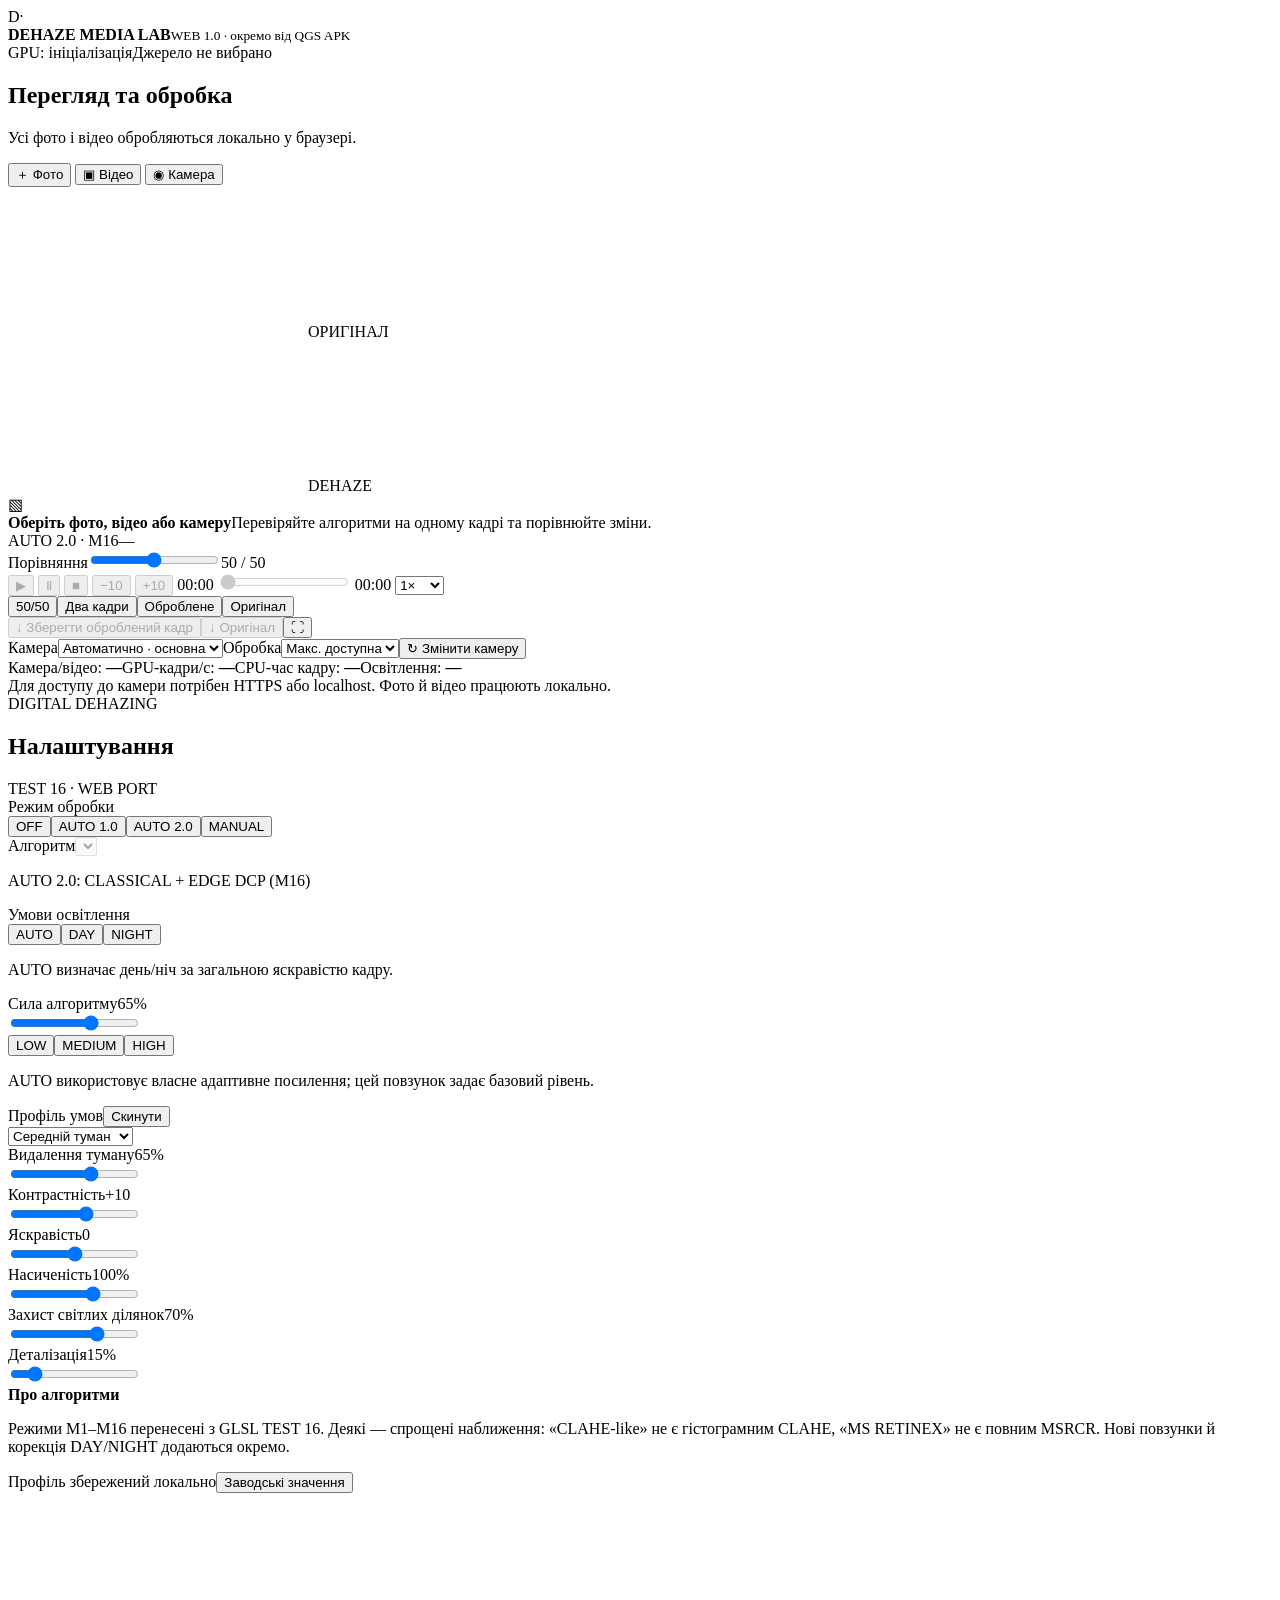
==== index.html @ 68b7c0af "Initialize Dehaze Media Lab web app" ====
<!doctype html>
<html lang="uk">
<head>
  <meta charset="utf-8">
  <meta name="viewport" content="width=device-width, initial-scale=1, viewport-fit=cover">
  <meta name="theme-color" content="#0b1220">
  <meta name="description" content="Незалежна лабораторія для порівняння алгоритмів Digital Dehazing на фото, відео та камері.">
  <link rel="icon" href="./assets/icon.svg" type="image/svg+xml">
  <link rel="manifest" href="./manifest.webmanifest">
  <link rel="stylesheet" href="./src/styles.css">
  <title>Dehaze Media Lab — Web 1.0</title>
</head>
<body>
  <header class="topbar">
    <div class="brand"><div class="mark" aria-hidden="true">D<span>·</span></div><div><b>DEHAZE MEDIA LAB</b><small>WEB 1.0 · окремо від QGS APK</small></div></div>
    <div class="top-actions"><span id="gpuTag" class="pill">GPU: ініціалізація</span><span id="sourceTag" class="pill subtle">Джерело не вибрано</span></div>
  </header>
  <main class="layout">
    <section class="workspace" aria-label="Попередній перегляд">
      <div class="workspace-head">
        <div><h1>Перегляд та обробка</h1><p>Усі фото і відео обробляються локально у браузері.</p></div>
        <div class="source-actions">
          <button id="openPhoto" class="btn primary"><span>＋</span> Фото</button>
          <button id="openVideo" class="btn">▣ Відео</button>
          <button id="openCamera" class="btn">◉ Камера</button>
        </div>
        <input id="photoInput" type="file" accept="image/*" hidden>
        <input id="videoInput" type="file" accept="video/*" hidden>
      </div>
      <div class="viewer-shell">
        <div id="viewer" class="viewer view-split" role="img" aria-label="Порівняння оригіналу та обробки">
          <div class="canvas-pane original"><canvas id="originalCanvas"></canvas><span class="pane-label">ОРИГІНАЛ</span></div>
          <div class="canvas-pane processed"><canvas id="processedCanvas"></canvas><span class="pane-label">DEHAZE</span></div>
          <div id="divider" class="split-divider" aria-hidden="true"></div>
          <div id="emptyState" class="empty-state"><div class="empty-icon">▧</div><strong>Оберіть фото, відео або камеру</strong><span>Перевіряйте алгоритми на одному кадрі та порівнюйте зміни.</span></div>
          <div class="view-bottom"><span id="previewMode" class="on-video">AUTO 2.0 · M16</span><span id="resolutionBadge" class="on-video">—</span></div>
        </div>
        <div id="splitBar" class="split-bar"><label for="splitRange">Порівняння</label><input id="splitRange" type="range" min="0" max="100" value="50"><output id="splitValue">50 / 50</output></div>
        <div class="playback-controls">
          <button id="playBtn" class="btn square" title="Відтворення" disabled>▶</button>
          <button id="pauseBtn" class="btn square" title="Пауза" disabled>Ⅱ</button>
          <button id="stopBtn" class="btn square" title="Стоп" disabled>■</button>
          <button id="minus10" class="btn square" title="Назад на 10 секунд" disabled>−10</button>
          <button id="plus10" class="btn square" title="Вперед на 10 секунд" disabled>+10</button>
          <span id="curTime" class="time">00:00</span>
          <input id="timeline" aria-label="Шкала часу" class="timeline" type="range" min="0" max="1000" value="0" disabled>
          <span id="duration" class="time">00:00</span>
          <select id="speed" aria-label="Швидкість відео" class="mini-select"><option value="0.5">0.5×</option><option value="1" selected>1×</option><option value="1.5">1.5×</option><option value="2">2×</option></select>
        </div>
      </div>
      <div class="view-options">
        <div class="segmented" role="group" aria-label="Тип порівняння">
          <button data-view="split" class="active">50/50</button><button data-view="side">Два кадри</button><button data-view="processed">Оброблене</button><button data-view="original">Оригінал</button>
        </div>
        <div class="view-exports"><button id="saveFrame" class="btn" disabled>↓ Зберегти оброблений кадр</button><button id="saveOriginal" class="btn" disabled>↓ Оригінал</button><button id="fullScreen" class="btn square" title="На весь екран">⛶</button></div>
      </div>
      <div class="camera-options"><label for="cameraSelect">Камера</label><select id="cameraSelect" class="field"><option value="">Автоматично · основна</option></select><label for="resSelect">Обробка</label><select id="resSelect" class="field"><option value="native">Макс. доступна</option><option value="1920">До 1080p</option><option value="1280">До 720p</option><option value="854">До 480p</option></select><button class="btn" id="swapCamera">↻ Змінити камеру</button></div>
      <div class="metrics"><span>Камера/відео: <b id="sourceResolution">—</b></span><span>GPU-кадри/с: <b id="fps">—</b></span><span>CPU-час кадру: <b id="frameMs">—</b></span><span>Освітлення: <b id="lightState">—</b></span></div>
      <div id="message" class="message" role="status">Для доступу до камери потрібен HTTPS або localhost. Фото й відео працюють локально.</div>
    </section>
    <aside class="settings" aria-label="Налаштування алгоритмів">
      <div class="settings-head"><div><span class="eyebrow">DIGITAL DEHAZING</span><h2>Налаштування</h2></div><span class="version">TEST 16 · WEB PORT</span></div>
      <div class="section"><label class="section-title">Режим обробки</label><div id="modeTabs" class="segmented three"><button data-mode="off">OFF</button><button data-mode="auto1">AUTO 1.0</button><button data-mode="auto2" class="active">AUTO 2.0</button><button data-mode="manual">MANUAL</button></div></div>
      <div class="section"><label class="section-title" for="algorithm">Алгоритм</label><select id="algorithm" class="field full" disabled></select><p class="hint" id="modeDetail">AUTO 2.0: CLASSICAL + EDGE DCP (M16)</p></div>
      <div class="section"><label class="section-title">Умови освітлення</label><div id="sceneTabs" class="segmented three"><button data-scene="auto" class="active">AUTO</button><button data-scene="day">DAY</button><button data-scene="night">NIGHT</button></div><p class="hint">AUTO визначає день/ніч за загальною яскравістю кадру.</p></div>
      <div class="section"><div class="section-row"><label class="section-title" for="strength">Сила алгоритму</label><output id="strengthOut">65%</output></div><input type="range" id="strength" min="0" max="100" step="1" value="65"><div class="preset-buttons" id="strengthPresets"><button data-strength="35">LOW</button><button data-strength="65" class="active">MEDIUM</button><button data-strength="100">HIGH</button></div><p class="hint">AUTO використовує власне адаптивне посилення; цей повзунок задає базовий рівень.</p></div>
      <div class="section"><div class="section-row"><label class="section-title" for="scenePreset">Профіль умов</label><button id="reset" class="link-button">Скинути</button></div><select id="scenePreset" class="field full"><option value="medium">Середній туман</option><option value="light">Легкий серпанок</option><option value="dense">Густий туман</option><option value="dusk">Сутінки / ніч</option><option value="custom">Власний</option></select></div>
      <div class="section ranges" id="sliders">
        <div class="slider-setting"><div class="section-row"><label for="haze">Видалення туману</label><output data-for="haze">65%</output></div><input type="range" id="haze" min="0" max="100" value="65" step="1"></div>
        <div class="slider-setting"><div class="section-row"><label for="contrast">Контрастність</label><output data-for="contrast">+10</output></div><input type="range" id="contrast" min="-50" max="50" value="10" step="1"></div>
        <div class="slider-setting"><div class="section-row"><label for="brightness">Яскравість</label><output data-for="brightness">0</output></div><input type="range" id="brightness" min="-50" max="50" value="0" step="1"></div>
        <div class="slider-setting"><div class="section-row"><label for="saturation">Насиченість</label><output data-for="saturation">100%</output></div><input type="range" id="saturation" min="0" max="150" value="100" step="1"></div>
        <div class="slider-setting"><div class="section-row"><label for="sky">Захист світлих ділянок</label><output data-for="sky">70%</output></div><input type="range" id="sky" min="0" max="100" value="70" step="1"></div>
        <div class="slider-setting"><div class="section-row"><label for="detail">Деталізація</label><output data-for="detail">15%</output></div><input type="range" id="detail" min="0" max="100" value="15" step="1"></div>
      </div>
      <div class="section note"><b>Про алгоритми</b><p>Режими M1–M16 перенесені з GLSL TEST 16. Деякі — спрощені наближення: «CLAHE-like» не є гістограмним CLAHE, «MS RETINEX» не є повним MSRCR. Нові повзунки й корекція DAY/NIGHT додаються окремо.</p></div>
      <div class="settings-footer"><span id="profileState">Профіль збережений локально</span><button id="restoreDefaults" class="btn">Заводські значення</button></div>
    </aside>
  </main>
  <video id="mediaElement" muted playsinline preload="metadata" aria-hidden="true"></video>
  <canvas id="analysisCanvas" width="64" height="36" hidden></canvas>
  <script type="module" src="./src/app.js"></script>
</body>
</html>
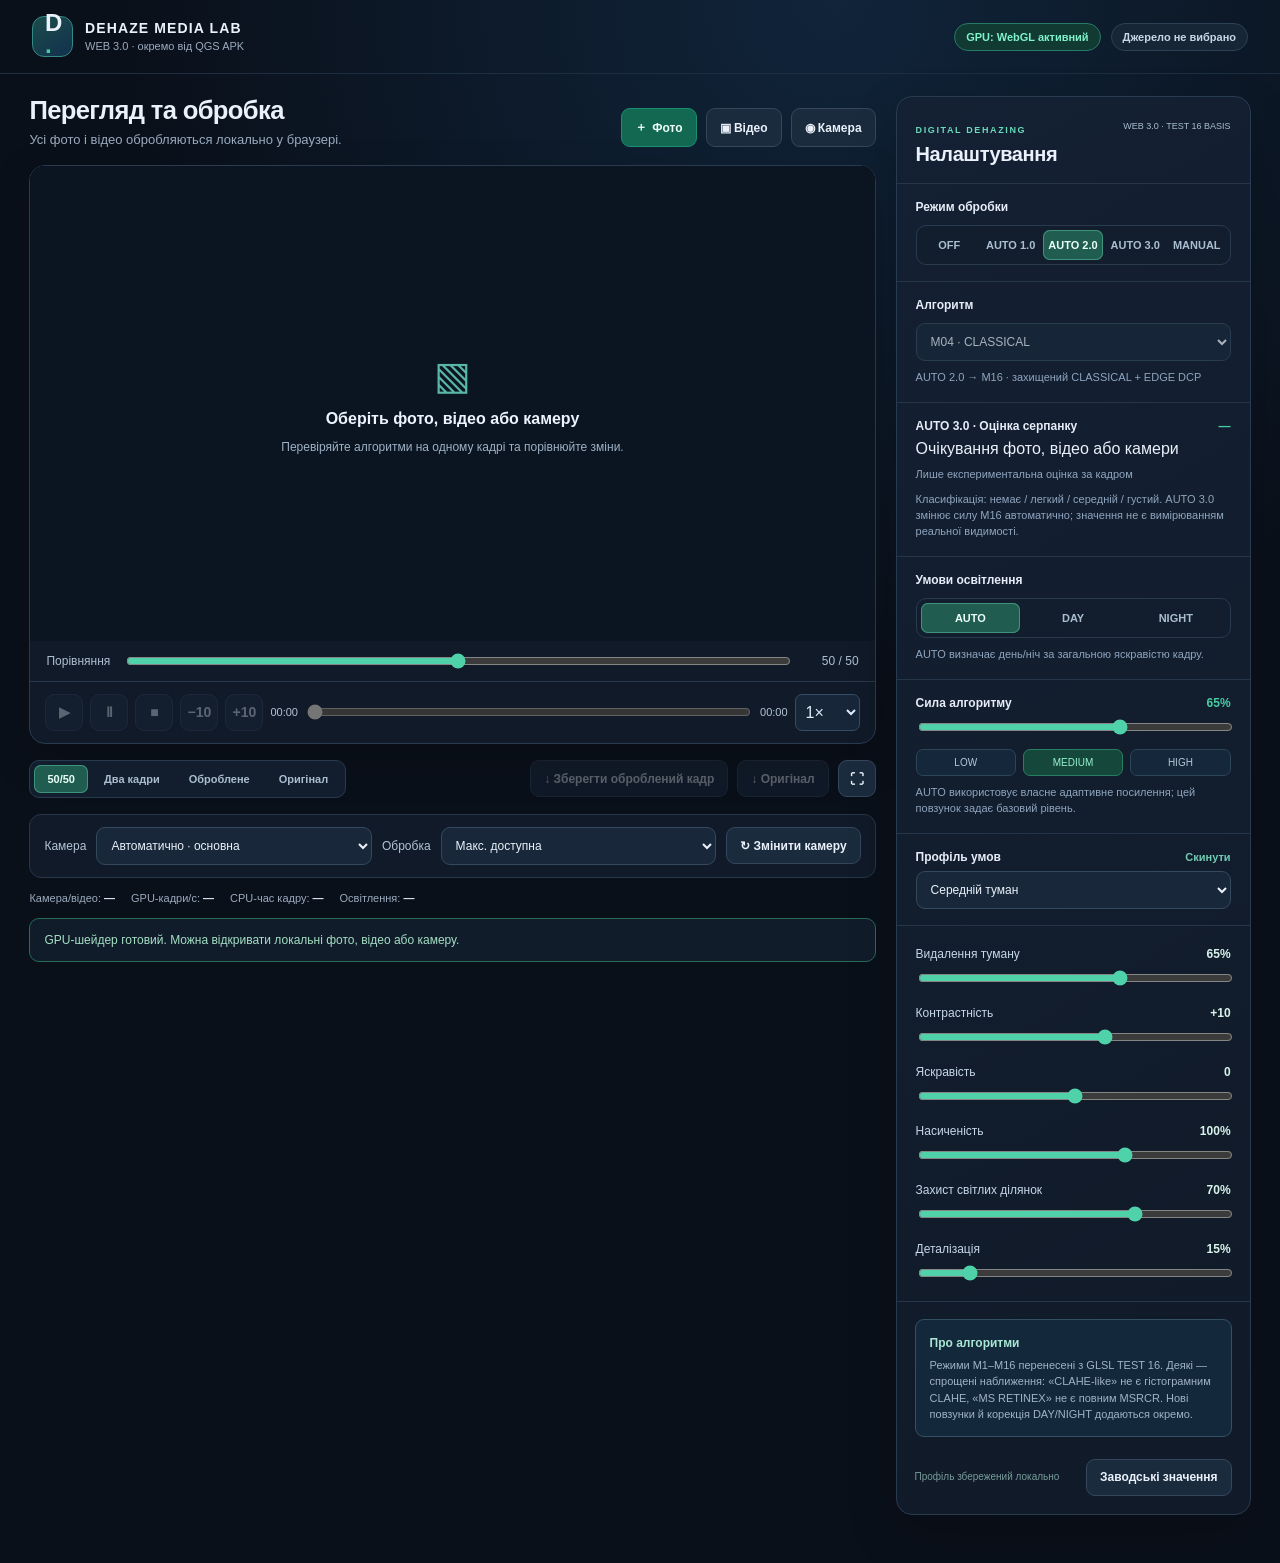
==== commit 81dc424d: "WEB 3.0: enable automatic fog classification and adjustment" ====
--- a/index.html
+++ b/index.html
@@ -8,11 +8,11 @@
   <link rel="icon" href="./assets/icon.svg" type="image/svg+xml">
   <link rel="manifest" href="./manifest.webmanifest">
   <link rel="stylesheet" href="./src/styles.css">
-  <title>Dehaze Media Lab — Web 1.0</title>
+  <title>Dehaze Media Lab — Web 3.0</title>
 </head>
 <body>
   <header class="topbar">
-    <div class="brand"><div class="mark" aria-hidden="true">D<span>·</span></div><div><b>DEHAZE MEDIA LAB</b><small>WEB 1.0 · окремо від QGS APK</small></div></div>
+    <div class="brand"><div class="mark" aria-hidden="true">D<span>·</span></div><div><b>DEHAZE MEDIA LAB</b><small>WEB 3.0 · окремо від QGS APK</small></div></div>
     <div class="top-actions"><span id="gpuTag" class="pill">GPU: ініціалізація</span><span id="sourceTag" class="pill subtle">Джерело не вибрано</span></div>
   </header>
   <main class="layout">
@@ -59,9 +59,16 @@
       <div id="message" class="message" role="status">Для доступу до камери потрібен HTTPS або localhost. Фото й відео працюють локально.</div>
     </section>
     <aside class="settings" aria-label="Налаштування алгоритмів">
-      <div class="settings-head"><div><span class="eyebrow">DIGITAL DEHAZING</span><h2>Налаштування</h2></div><span class="version">TEST 16 · WEB PORT</span></div>
-      <div class="section"><label class="section-title">Режим обробки</label><div id="modeTabs" class="segmented three"><button data-mode="off">OFF</button><button data-mode="auto1">AUTO 1.0</button><button data-mode="auto2" class="active">AUTO 2.0</button><button data-mode="manual">MANUAL</button></div></div>
+      <div class="settings-head"><div><span class="eyebrow">DIGITAL DEHAZING</span><h2>Налаштування</h2></div><span class="version">WEB 3.0 · TEST 16 BASIS</span></div>
+      <div class="section"><label class="section-title">Режим обробки</label><div id="modeTabs" class="segmented three"><button data-mode="off">OFF</button><button data-mode="auto1">AUTO 1.0</button><button data-mode="auto2" class="active">AUTO 2.0</button><button data-mode="auto3">AUTO 3.0</button><button data-mode="manual">MANUAL</button></div></div>
       <div class="section"><label class="section-title" for="algorithm">Алгоритм</label><select id="algorithm" class="field full" disabled></select><p class="hint" id="modeDetail">AUTO 2.0: CLASSICAL + EDGE DCP (M16)</p></div>
+      <div class="section auto3-scan" id="auto3Panel">
+        <div class="section-row"><label class="section-title">AUTO 3.0 · Оцінка серпанку</label><output id="fogPercent">—</output></div>
+        <div class="fog-state" id="fogState">Очікування фото, відео або камери</div>
+        <div class="fog-progress"><div id="fogMeter"></div></div>
+        <p class="hint" id="fogConfidence">Лише експериментальна оцінка за кадром</p>
+        <p class="hint">Класифікація: немає / легкий / середній / густий. AUTO 3.0 змінює силу M16 автоматично; значення не є вимірюванням реальної видимості.</p>
+      </div>
       <div class="section"><label class="section-title">Умови освітлення</label><div id="sceneTabs" class="segmented three"><button data-scene="auto" class="active">AUTO</button><button data-scene="day">DAY</button><button data-scene="night">NIGHT</button></div><p class="hint">AUTO визначає день/ніч за загальною яскравістю кадру.</p></div>
       <div class="section"><div class="section-row"><label class="section-title" for="strength">Сила алгоритму</label><output id="strengthOut">65%</output></div><input type="range" id="strength" min="0" max="100" step="1" value="65"><div class="preset-buttons" id="strengthPresets"><button data-strength="35">LOW</button><button data-strength="65" class="active">MEDIUM</button><button data-strength="100">HIGH</button></div><p class="hint">AUTO використовує власне адаптивне посилення; цей повзунок задає базовий рівень.</p></div>
       <div class="section"><div class="section-row"><label class="section-title" for="scenePreset">Профіль умов</label><button id="reset" class="link-button">Скинути</button></div><select id="scenePreset" class="field full"><option value="medium">Середній туман</option><option value="light">Легкий серпанок</option><option value="dense">Густий туман</option><option value="dusk">Сутінки / ніч</option><option value="custom">Власний</option></select></div>
--- a/src/styles.css
+++ b/src/styles.css
@@ -0,0 +1,11 @@
+:root{color-scheme:dark;--bg:#0a101a;--card:#101a28;--panel:#141f2e;--line:#28364a;--text:#eaf1fa;--muted:#9aabbf;--accent:#47cda4;--blue:#6db8ff;font-family:Inter,-apple-system,BlinkMacSystemFont,"Segoe UI",Roboto,Arial,sans-serif}
+*{box-sizing:border-box}body{margin:0;min-height:100vh;background:radial-gradient(circle at 65% 0,#10243a 0,transparent 40%),var(--bg);color:var(--text)}button,input,select{font:inherit}button{cursor:pointer}button:disabled{opacity:.35;cursor:not-allowed}button:focus-visible,input:focus-visible,select:focus-visible{outline:2px solid var(--accent);outline-offset:2px}
+.topbar{padding:14px clamp(16px,2.5vw,36px);display:flex;align-items:center;justify-content:space-between;gap:16px;min-height:74px;border-bottom:1px solid #1e2e41}.brand{display:flex;align-items:center;gap:12px}.brand b{display:block;font-size:14px;letter-spacing:.08em}.brand small{color:var(--muted);font-size:11px}.mark{width:41px;height:41px;background:linear-gradient(145deg,#1c4c4a,#11314e);border:1px solid #328985;border-radius:12px;display:grid;place-content:center;font-size:24px;font-weight:850;letter-spacing:-.1em}.mark span{color:var(--accent)}.top-actions{display:flex;gap:10px;flex-wrap:wrap}.pill{padding:7px 11px;background:#103a32;color:#80f3ca;border:1px solid #287966;border-radius:999px;font-size:11px;font-weight:700;white-space:nowrap}.pill.subtle{color:#c7d6e8;background:#172637;border-color:#2d4054}
+.layout{display:grid;grid-template-columns:minmax(0,1fr) 355px;gap:20px;max-width:1800px;margin:auto;padding:22px clamp(15px,2.3vw,34px) 48px}.workspace{min-width:0}.workspace-head{display:flex;align-items:flex-end;justify-content:space-between;gap:20px;margin:0 0 18px;flex-wrap:wrap}h1,h2,p{margin:0}h1{font-size:clamp(21px,2vw,28px);font-weight:730;letter-spacing:-.025em}.workspace-head p{font-size:13px;color:var(--muted);margin-top:7px}.source-actions,.view-exports{display:flex;gap:9px;flex-wrap:wrap}.btn{display:inline-flex;align-items:center;justify-content:center;gap:5px;background:#1b2b3e;border:1px solid #35465d;color:#eaf1fa;padding:10px 13px;border-radius:9px;font-weight:620;font-size:12px;white-space:nowrap;min-height:37px}.btn:hover:not(:disabled){border-color:#6e90ab;background:#243952}.btn.primary{background:#136852;border-color:#1b8e72;color:#ecfff8}.btn.primary:hover{background:#188c70}.btn.square{width:38px;min-width:38px;padding:0;font-size:14px}
+.viewer-shell{background:var(--card);border:1px solid #2a3b50;border-radius:16px;overflow:hidden;box-shadow:0 16px 44px #0003}.viewer{width:100%;aspect-ratio:16/9;background:#050a11;min-height:240px;position:relative;overflow:hidden}.canvas-pane{position:absolute;inset:0;overflow:hidden;background:#05080d}.canvas-pane canvas{width:100%;height:100%;object-fit:contain;display:block}.pane-label{position:absolute;top:12px;left:12px;z-index:2;font-size:10px;font-weight:800;letter-spacing:.1em;color:#d7effe;background:#122233cb;border:1px solid #ffffff2d;border-radius:5px;padding:6px 8px;pointer-events:none}.view-split .processed{clip-path:inset(0 0 0 50%)}.view-split .processed .pane-label{left:auto;right:12px}.split-divider{position:absolute;z-index:4;top:0;bottom:0;left:50%;width:2px;background:#e6f7f0;box-shadow:0 0 12px #0009;pointer-events:none}.view-side{display:grid;grid-template-columns:1fr 1fr;gap:5px}.view-side .canvas-pane{position:relative;inset:auto;min-width:0}.view-side .canvas-pane canvas{height:100%;min-height:0}.view-side .split-divider,.view-processed .original,.view-original .processed,.view-original .split-divider,.view-processed .split-divider{display:none}.view-side .split-divider{display:none}.view-side .processed{clip-path:none!important}.view-processed .processed,.view-original .original{display:block;clip-path:none!important}.view-bottom{position:absolute;right:13px;bottom:13px;display:flex;gap:8px;z-index:4;pointer-events:none}.on-video{font-size:11px;background:#0b1728cf;color:#e2f7ff;padding:5px 9px;border:1px solid #ffffff30;border-radius:5px}.empty-state{position:absolute;inset:0;z-index:6;display:flex;align-items:center;justify-content:center;flex-direction:column;gap:12px;background:#0b1521;color:#9db1c5;text-align:center;padding:16px}.empty-state strong{font-size:16px;color:#ecf4ff}.empty-state span{font-size:12px}.empty-icon{font-size:39px;color:#5ab7a5}.split-bar{padding:10px 16px;display:flex;gap:14px;align-items:center;color:#afbfd2;font-size:12px;border-bottom:1px solid #29374a}.split-bar input{flex:1}.split-bar output{font-variant-numeric:tabular-nums;min-width:52px;text-align:right}.playback-controls{display:flex;gap:7px;align-items:center;padding:12px 15px}.time{font-size:11px;color:#b3c2d4;font-variant-numeric:tabular-nums}.timeline{flex:1;min-width:80px}.mini-select{background:#172639;color:#dfebf9;border:1px solid #384d65;border-radius:7px;padding:8px 6px;max-width:65px}
+.view-options{display:flex;align-items:center;justify-content:space-between;gap:12px;flex-wrap:wrap;margin:16px 0}.segmented{display:flex;align-items:center;gap:3px;padding:4px;border-radius:10px;background:#121e2d;border:1px solid #293a4f;width:max-content;max-width:100%}.segmented button{color:#abbdd1;border:0;border-radius:7px;padding:8px 13px;background:transparent;font-size:11px;font-weight:680;white-space:nowrap}.segmented button.active{color:#e9fff6;background:#205c50;box-shadow:inset 0 0 0 1px #3d947a}.segmented button:hover:not(.active){background:#243449}.view-options .segmented{overflow:auto}.camera-options{display:flex;align-items:center;gap:10px;background:var(--card);padding:12px 14px;border:1px solid var(--line);border-radius:12px;flex-wrap:wrap}.camera-options label{color:#b4c4d6;font-size:12px}.field{background:#18283a;border:1px solid #35495e;color:var(--text);border-radius:9px;padding:9px 10px;min-height:38px;font-size:12px;min-width:150px}.field.full{width:100%}.camera-options .field{flex:1;max-width:285px}.metrics{display:flex;gap:16px;flex-wrap:wrap;color:var(--muted);font-size:11px;margin:14px 0}.metrics b{color:#d8e6f5}.message{border:1px solid #334959;background:#101c2a;border-radius:10px;padding:12px 14px;font-size:12px;line-height:1.5;color:#a6c2d3}.message.error{color:#ffc2bf;border-color:#7e3e41;background:#2b1c25}.message.ok{color:#a5dfc4;border-color:#276c55}
+.settings{border:1px solid #293b50;background:linear-gradient(150deg,#142033,#101a28);border-radius:16px;align-self:start;overflow:hidden;box-shadow:0 20px 50px #0003}.settings-head{padding:22px 19px 17px;display:flex;justify-content:space-between;align-items:start;gap:8px;border-bottom:1px solid var(--line)}.eyebrow{font-size:9px;color:#68dbb9;font-weight:800;letter-spacing:.18em}.settings h2{margin-top:6px;font-size:20px;letter-spacing:-.02em}.version{font-size:9px;color:#a7bcd0;text-align:right;line-height:1.6}.section{padding:16px 19px;border-bottom:1px solid #26364a}.section-title{font-size:12px;font-weight:730;color:#e6edf8;display:block;margin-bottom:11px}.section-row{display:flex;align-items:center;justify-content:space-between;gap:10px;font-size:12px;margin-bottom:7px}.section-row .section-title{margin-bottom:0}.section-row output{color:var(--accent);font-variant-numeric:tabular-nums;font-weight:700}.section .segmented{width:100%;flex-wrap:wrap}.section .segmented button{flex:1;padding:9px 5px}.hint{margin-top:9px;font-size:11px;line-height:1.45;color:#8fa5be}.section input[type=range]{width:100%}.preset-buttons{display:flex;gap:7px;margin-top:10px}.preset-buttons button{flex:1;padding:7px 5px;font-size:10px;color:#b3c9d8;background:#15273b;border:1px solid #2c4557;border-radius:7px}.preset-buttons button.active{color:#94f1cd;border-color:#287e61;background:#16473b}.link-button{border:0;background:transparent;padding:0;color:#70cdb3;font-size:11px;font-weight:700}.ranges{padding-top:5px}.slider-setting{padding-top:16px}.slider-setting .section-row label{color:#c6d7e9}.slider-setting output{color:#d7f3e9}input[type=range]{accent-color:#4fd1a9;cursor:pointer}.section.note{background:#13283a;margin:17px 18px 4px;padding:13px 14px;border-radius:9px;border:1px solid #355065}.section.note b{font-size:12px;color:#a9e6d4}.section.note p{font-size:11px;line-height:1.5;color:#a0b3c7;margin-top:6px}.settings-footer{padding:18px;display:flex;align-items:center;justify-content:space-between;gap:12px}.settings-footer span{font-size:10px;color:#779d9b;line-height:1.4}
+#mediaElement{position:fixed;left:-4px;top:-4px;width:2px;height:2px;opacity:0;pointer-events:none;z-index:-1}
+@media(max-width:1180px){.layout{grid-template-columns:minmax(0,1fr) 310px;gap:14px}.settings-head{padding:17px 14px}.section{padding:14px}.settings-footer{padding:14px}}@media(max-width:850px){.layout{grid-template-columns:1fr;max-width:740px}.settings{order:2}.topbar{padding:12px 16px}.top-actions{display:none}.viewer{min-height:180px}.settings .section .segmented button{padding:10px 4px}}@media(max-width:520px){.layout{padding:12px 10px 35px}.topbar{min-height:62px}.brand small{font-size:10px}.workspace-head{gap:12px}.source-actions{width:100%}.source-actions .btn{flex:1}.playback-controls{gap:4px;padding:9px 6px}.playback-controls .btn.square{width:32px;min-width:32px;font-size:11px}.time{font-size:10px}.view-options .segmented{width:100%}.view-options .segmented button{flex:1;padding:8px 4px}.view-exports{width:100%}.view-exports .btn{flex:1}.camera-options .field{width:100%;max-width:none;flex:auto}.viewer{aspect-ratio:16/10}.split-bar{padding:10px;gap:8px}.metrics{gap:8px 14px}}
+
+[hidden]{display:none!important}
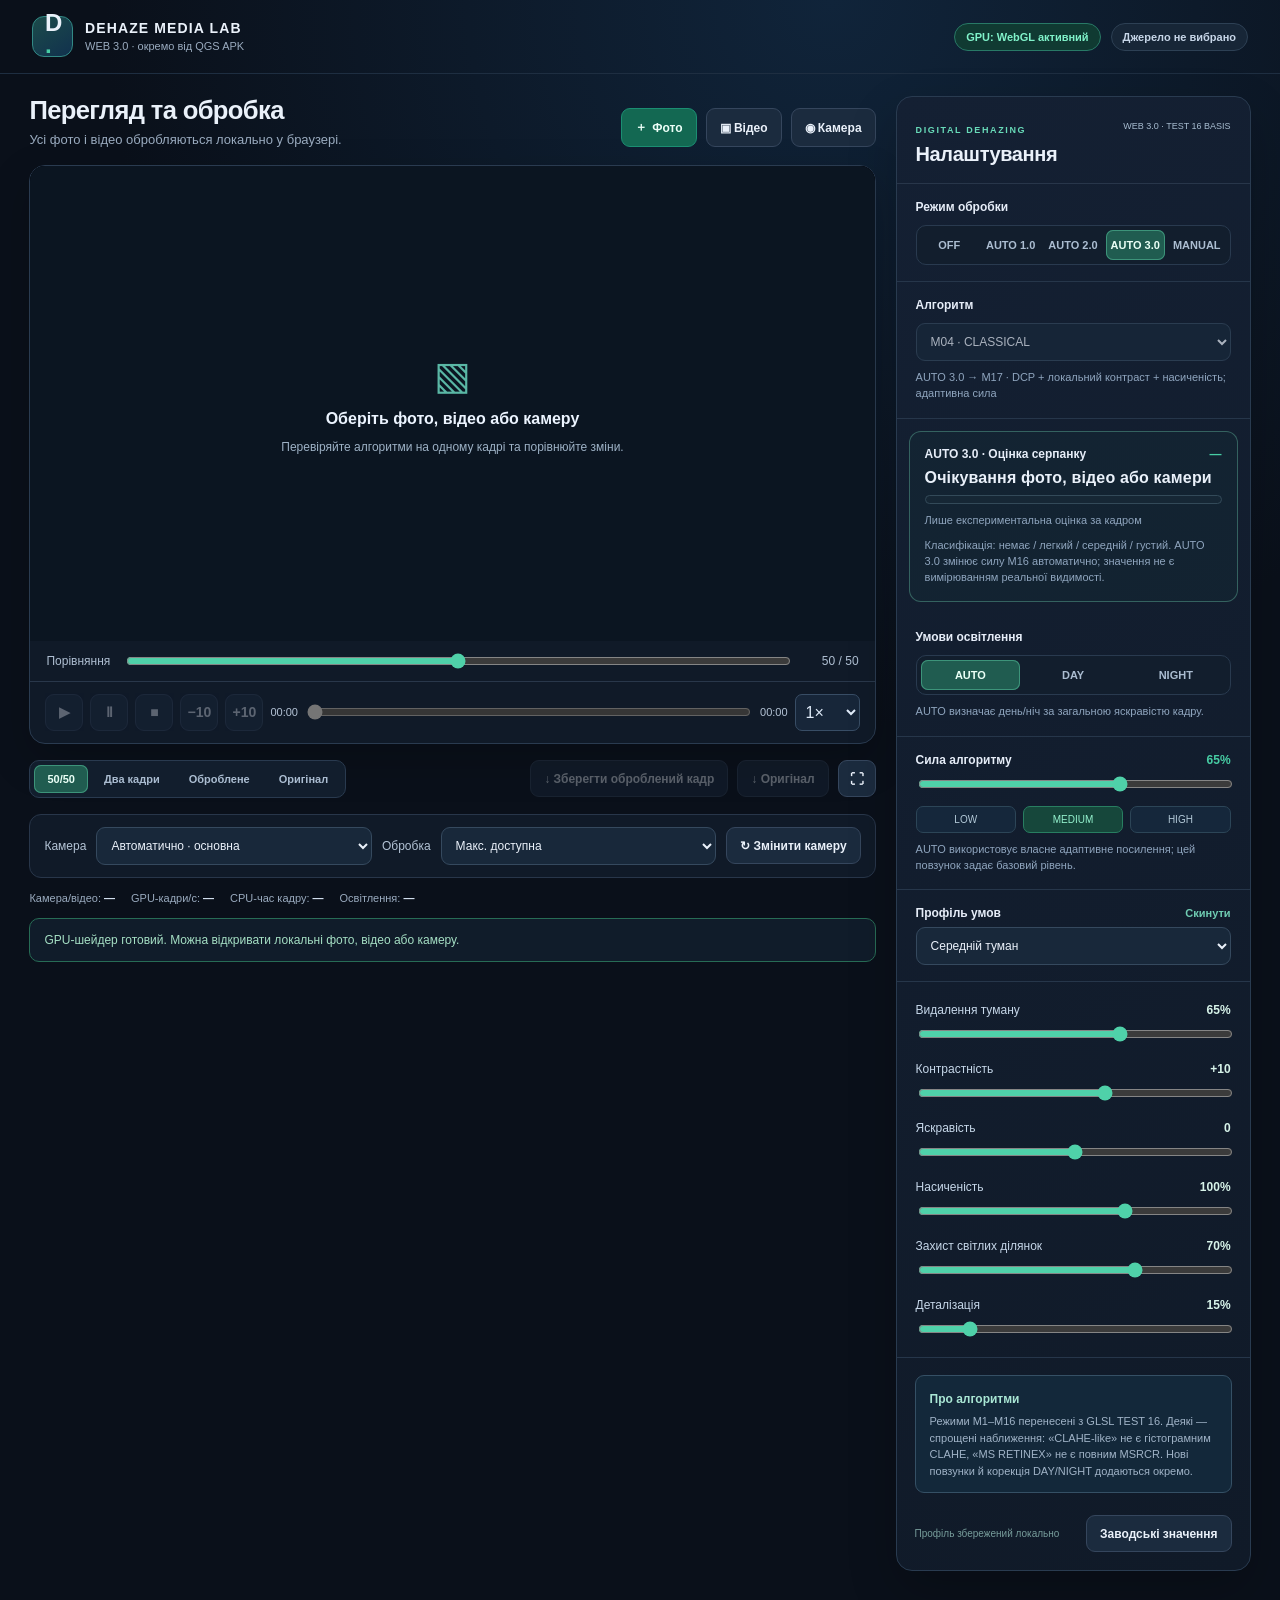
==== commit d3151e10: "AUTO 3.0: persistent compact on-video haze level meter" ====
--- a/index.html
+++ b/index.html
@@ -33,7 +33,12 @@
           <div class="canvas-pane processed"><canvas id="processedCanvas"></canvas><span class="pane-label">DEHAZE</span></div>
           <div id="divider" class="split-divider" aria-hidden="true"></div>
           <div id="emptyState" class="empty-state"><div class="empty-icon">▧</div><strong>Оберіть фото, відео або камеру</strong><span>Перевіряйте алгоритми на одному кадрі та порівнюйте зміни.</span></div>
-          <div class="view-bottom"><span id="previewMode" class="on-video">AUTO 2.0 · M16</span><span id="resolutionBadge" class="on-video">—</span></div>
+          <div id="fogOverlay" class="fog-overlay" role="group" aria-label="Автоматична оцінка сили туману" hidden>
+            <div class="fog-overlay-row"><span class="fog-overlay-caption">СЕРПАНОК · АВТОАНАЛІЗ</span><strong id="fogOverlayPercent">—</strong></div>
+            <div id="fogOverlayMeter" class="fog-overlay-track" role="progressbar" aria-label="Оцінка сили серпанку" aria-valuemin="0" aria-valuemax="100" aria-valuenow="0"><div id="fogOverlayFill" class="fog-overlay-fill"></div></div>
+            <div id="fogOverlayLabel" class="fog-overlay-result">Аналіз кадру…</div>
+          </div>
+          <div class="view-bottom"><span id="previewMode" class="on-video">AUTO 3.0 · M17</span><span id="resolutionBadge" class="on-video">—</span></div>
         </div>
         <div id="splitBar" class="split-bar"><label for="splitRange">Порівняння</label><input id="splitRange" type="range" min="0" max="100" value="50"><output id="splitValue">50 / 50</output></div>
         <div class="playback-controls">
@@ -60,7 +65,7 @@
     </section>
     <aside class="settings" aria-label="Налаштування алгоритмів">
       <div class="settings-head"><div><span class="eyebrow">DIGITAL DEHAZING</span><h2>Налаштування</h2></div><span class="version">WEB 3.0 · TEST 16 BASIS</span></div>
-      <div class="section"><label class="section-title">Режим обробки</label><div id="modeTabs" class="segmented three"><button data-mode="off">OFF</button><button data-mode="auto1">AUTO 1.0</button><button data-mode="auto2" class="active">AUTO 2.0</button><button data-mode="auto3">AUTO 3.0</button><button data-mode="manual">MANUAL</button></div></div>
+      <div class="section"><label class="section-title">Режим обробки</label><div id="modeTabs" class="segmented three"><button data-mode="off">OFF</button><button data-mode="auto1">AUTO 1.0</button><button data-mode="auto2">AUTO 2.0</button><button data-mode="auto3" class="active">AUTO 3.0</button><button data-mode="manual">MANUAL</button></div></div>
       <div class="section"><label class="section-title" for="algorithm">Алгоритм</label><select id="algorithm" class="field full" disabled></select><p class="hint" id="modeDetail">AUTO 2.0: CLASSICAL + EDGE DCP (M16)</p></div>
       <div class="section auto3-scan" id="auto3Panel">
         <div class="section-row"><label class="section-title">AUTO 3.0 · Оцінка серпанку</label><output id="fogPercent">—</output></div>
--- a/src/styles.css
+++ b/src/styles.css
@@ -9,3 +9,11 @@
 @media(max-width:1180px){.layout{grid-template-columns:minmax(0,1fr) 310px;gap:14px}.settings-head{padding:17px 14px}.section{padding:14px}.settings-footer{padding:14px}}@media(max-width:850px){.layout{grid-template-columns:1fr;max-width:740px}.settings{order:2}.topbar{padding:12px 16px}.top-actions{display:none}.viewer{min-height:180px}.settings .section .segmented button{padding:10px 4px}}@media(max-width:520px){.layout{padding:12px 10px 35px}.topbar{min-height:62px}.brand small{font-size:10px}.workspace-head{gap:12px}.source-actions{width:100%}.source-actions .btn{flex:1}.playback-controls{gap:4px;padding:9px 6px}.playback-controls .btn.square{width:32px;min-width:32px;font-size:11px}.time{font-size:10px}.view-options .segmented{width:100%}.view-options .segmented button{flex:1;padding:8px 4px}.view-exports{width:100%}.view-exports .btn{flex:1}.camera-options .field{width:100%;max-width:none;flex:auto}.viewer{aspect-ratio:16/10}.split-bar{padding:10px;gap:8px}.metrics{gap:8px 14px}}
 
 [hidden]{display:none!important}
+
+/* AUTO 3.0 status */
+.auto3-scan{border:1px solid rgba(88,168,147,.48);border-radius:12px;margin:12px;padding:15px;background:rgba(28,77,69,.12)}
+.auto3-scan .section-title{margin:0}
+.auto3-scan .fog-state{font-weight:700;letter-spacing:.01em;margin:8px 0}
+.auto3-scan .fog-progress{height:9px;background:#162735;border-radius:999px;overflow:hidden;border:1px solid #334a59}
+.auto3-scan .fog-progress>div{height:100%;width:0;background:#49b8a2;border-radius:999px;transition:width .3s ease}
+.auto3-scan .hint{margin-top:9px;line-height:1.45}
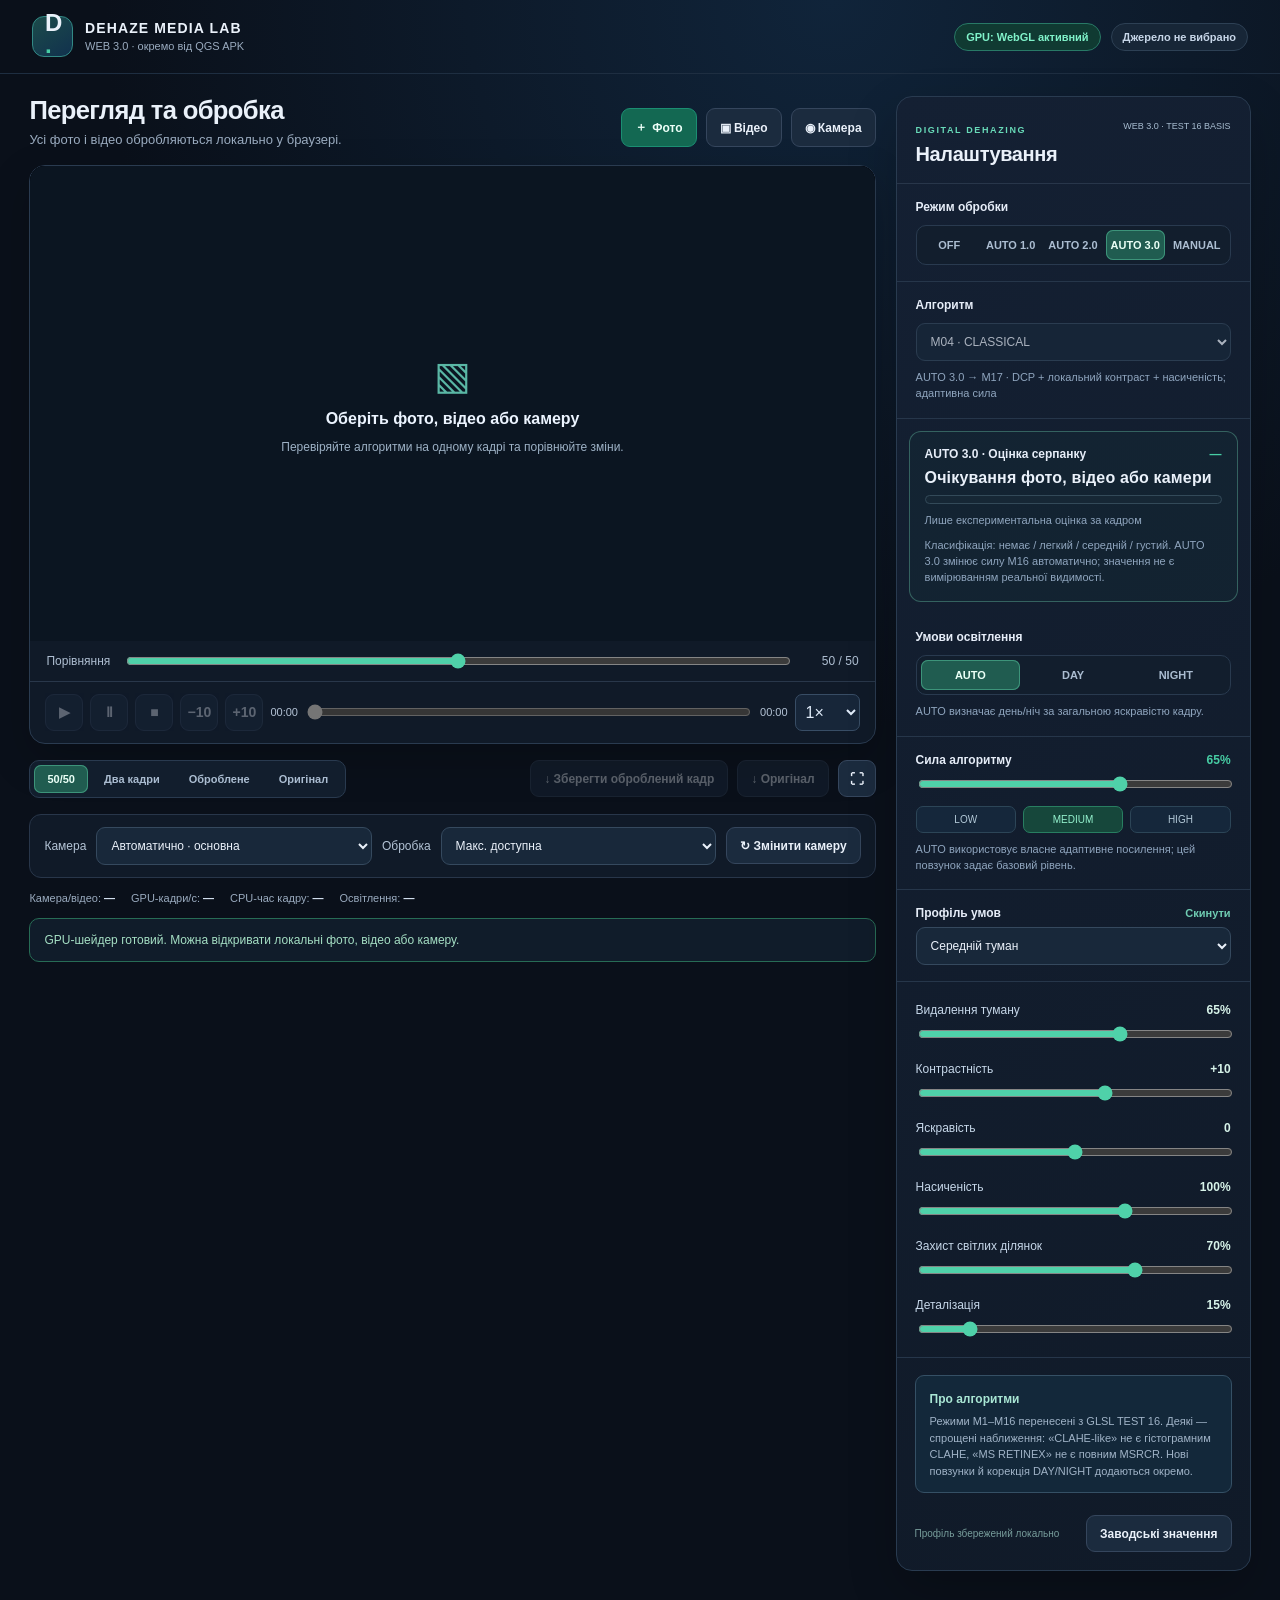
==== commit c2b2416f: "Tablet 1.4: enable settings touches and full-size native video layer" ====
--- a/index.html
+++ b/index.html
@@ -29,6 +29,7 @@
       </div>
       <div class="viewer-shell">
         <div id="viewer" class="viewer view-split" role="img" aria-label="Порівняння оригіналу та обробки">
+          <video id="mediaElement" muted playsinline preload="auto" aria-label="Локальний відеоплеєр"></video>
           <div class="canvas-pane original"><canvas id="originalCanvas"></canvas><span class="pane-label">ОРИГІНАЛ</span></div>
           <div class="canvas-pane processed"><canvas id="processedCanvas"></canvas><span class="pane-label">DEHAZE</span></div>
           <div id="divider" class="split-divider" aria-hidden="true"></div>
@@ -89,7 +90,7 @@
       <div class="settings-footer"><span id="profileState">Профіль збережений локально</span><button id="restoreDefaults" class="btn">Заводські значення</button></div>
     </aside>
   </main>
-  <video id="mediaElement" muted playsinline preload="metadata" aria-hidden="true"></video>
+  
   <canvas id="analysisCanvas" width="64" height="36" hidden></canvas>
   <script type="module" src="./src/app.js"></script>
 </body>
--- a/src/styles.css
+++ b/src/styles.css
@@ -5,7 +5,14 @@
 .viewer-shell{background:var(--card);border:1px solid #2a3b50;border-radius:16px;overflow:hidden;box-shadow:0 16px 44px #0003}.viewer{width:100%;aspect-ratio:16/9;background:#050a11;min-height:240px;position:relative;overflow:hidden}.canvas-pane{position:absolute;inset:0;overflow:hidden;background:#05080d}.canvas-pane canvas{width:100%;height:100%;object-fit:contain;display:block}.pane-label{position:absolute;top:12px;left:12px;z-index:2;font-size:10px;font-weight:800;letter-spacing:.1em;color:#d7effe;background:#122233cb;border:1px solid #ffffff2d;border-radius:5px;padding:6px 8px;pointer-events:none}.view-split .processed{clip-path:inset(0 0 0 50%)}.view-split .processed .pane-label{left:auto;right:12px}.split-divider{position:absolute;z-index:4;top:0;bottom:0;left:50%;width:2px;background:#e6f7f0;box-shadow:0 0 12px #0009;pointer-events:none}.view-side{display:grid;grid-template-columns:1fr 1fr;gap:5px}.view-side .canvas-pane{position:relative;inset:auto;min-width:0}.view-side .canvas-pane canvas{height:100%;min-height:0}.view-side .split-divider,.view-processed .original,.view-original .processed,.view-original .split-divider,.view-processed .split-divider{display:none}.view-side .split-divider{display:none}.view-side .processed{clip-path:none!important}.view-processed .processed,.view-original .original{display:block;clip-path:none!important}.view-bottom{position:absolute;right:13px;bottom:13px;display:flex;gap:8px;z-index:4;pointer-events:none}.on-video{font-size:11px;background:#0b1728cf;color:#e2f7ff;padding:5px 9px;border:1px solid #ffffff30;border-radius:5px}.empty-state{position:absolute;inset:0;z-index:6;display:flex;align-items:center;justify-content:center;flex-direction:column;gap:12px;background:#0b1521;color:#9db1c5;text-align:center;padding:16px}.empty-state strong{font-size:16px;color:#ecf4ff}.empty-state span{font-size:12px}.empty-icon{font-size:39px;color:#5ab7a5}.split-bar{padding:10px 16px;display:flex;gap:14px;align-items:center;color:#afbfd2;font-size:12px;border-bottom:1px solid #29374a}.split-bar input{flex:1}.split-bar output{font-variant-numeric:tabular-nums;min-width:52px;text-align:right}.playback-controls{display:flex;gap:7px;align-items:center;padding:12px 15px}.time{font-size:11px;color:#b3c2d4;font-variant-numeric:tabular-nums}.timeline{flex:1;min-width:80px}.mini-select{background:#172639;color:#dfebf9;border:1px solid #384d65;border-radius:7px;padding:8px 6px;max-width:65px}
 .view-options{display:flex;align-items:center;justify-content:space-between;gap:12px;flex-wrap:wrap;margin:16px 0}.segmented{display:flex;align-items:center;gap:3px;padding:4px;border-radius:10px;background:#121e2d;border:1px solid #293a4f;width:max-content;max-width:100%}.segmented button{color:#abbdd1;border:0;border-radius:7px;padding:8px 13px;background:transparent;font-size:11px;font-weight:680;white-space:nowrap}.segmented button.active{color:#e9fff6;background:#205c50;box-shadow:inset 0 0 0 1px #3d947a}.segmented button:hover:not(.active){background:#243449}.view-options .segmented{overflow:auto}.camera-options{display:flex;align-items:center;gap:10px;background:var(--card);padding:12px 14px;border:1px solid var(--line);border-radius:12px;flex-wrap:wrap}.camera-options label{color:#b4c4d6;font-size:12px}.field{background:#18283a;border:1px solid #35495e;color:var(--text);border-radius:9px;padding:9px 10px;min-height:38px;font-size:12px;min-width:150px}.field.full{width:100%}.camera-options .field{flex:1;max-width:285px}.metrics{display:flex;gap:16px;flex-wrap:wrap;color:var(--muted);font-size:11px;margin:14px 0}.metrics b{color:#d8e6f5}.message{border:1px solid #334959;background:#101c2a;border-radius:10px;padding:12px 14px;font-size:12px;line-height:1.5;color:#a6c2d3}.message.error{color:#ffc2bf;border-color:#7e3e41;background:#2b1c25}.message.ok{color:#a5dfc4;border-color:#276c55}
 .settings{border:1px solid #293b50;background:linear-gradient(150deg,#142033,#101a28);border-radius:16px;align-self:start;overflow:hidden;box-shadow:0 20px 50px #0003}.settings-head{padding:22px 19px 17px;display:flex;justify-content:space-between;align-items:start;gap:8px;border-bottom:1px solid var(--line)}.eyebrow{font-size:9px;color:#68dbb9;font-weight:800;letter-spacing:.18em}.settings h2{margin-top:6px;font-size:20px;letter-spacing:-.02em}.version{font-size:9px;color:#a7bcd0;text-align:right;line-height:1.6}.section{padding:16px 19px;border-bottom:1px solid #26364a}.section-title{font-size:12px;font-weight:730;color:#e6edf8;display:block;margin-bottom:11px}.section-row{display:flex;align-items:center;justify-content:space-between;gap:10px;font-size:12px;margin-bottom:7px}.section-row .section-title{margin-bottom:0}.section-row output{color:var(--accent);font-variant-numeric:tabular-nums;font-weight:700}.section .segmented{width:100%;flex-wrap:wrap}.section .segmented button{flex:1;padding:9px 5px}.hint{margin-top:9px;font-size:11px;line-height:1.45;color:#8fa5be}.section input[type=range]{width:100%}.preset-buttons{display:flex;gap:7px;margin-top:10px}.preset-buttons button{flex:1;padding:7px 5px;font-size:10px;color:#b3c9d8;background:#15273b;border:1px solid #2c4557;border-radius:7px}.preset-buttons button.active{color:#94f1cd;border-color:#287e61;background:#16473b}.link-button{border:0;background:transparent;padding:0;color:#70cdb3;font-size:11px;font-weight:700}.ranges{padding-top:5px}.slider-setting{padding-top:16px}.slider-setting .section-row label{color:#c6d7e9}.slider-setting output{color:#d7f3e9}input[type=range]{accent-color:#4fd1a9;cursor:pointer}.section.note{background:#13283a;margin:17px 18px 4px;padding:13px 14px;border-radius:9px;border:1px solid #355065}.section.note b{font-size:12px;color:#a9e6d4}.section.note p{font-size:11px;line-height:1.5;color:#a0b3c7;margin-top:6px}.settings-footer{padding:18px;display:flex;align-items:center;justify-content:space-between;gap:12px}.settings-footer span{font-size:10px;color:#779d9b;line-height:1.4}
-#mediaElement{position:fixed;left:-4px;top:-4px;width:2px;height:2px;opacity:0;pointer-events:none;z-index:-1}
+/* Video occupies a full media layer: 2×2 transparent elements can prevent
+   proper decoded video frames on Android WebView devices. */
+#mediaElement{position:absolute;inset:0;width:100%;height:100%;object-fit:contain;opacity:1;pointer-events:none;z-index:0;background:#05080d}
+.viewer .canvas-pane.original{z-index:1}
+.viewer .canvas-pane.processed{z-index:2}
+.viewer.media-fallback .canvas-pane{display:none!important}
+.viewer.media-fallback #mediaElement{z-index:2;pointer-events:auto}
+.viewer.media-fallback .split-divider{display:none!important}
 @media(max-width:1180px){.layout{grid-template-columns:minmax(0,1fr) 310px;gap:14px}.settings-head{padding:17px 14px}.section{padding:14px}.settings-footer{padding:14px}}@media(max-width:850px){.layout{grid-template-columns:1fr;max-width:740px}.settings{order:2}.topbar{padding:12px 16px}.top-actions{display:none}.viewer{min-height:180px}.settings .section .segmented button{padding:10px 4px}}@media(max-width:520px){.layout{padding:12px 10px 35px}.topbar{min-height:62px}.brand small{font-size:10px}.workspace-head{gap:12px}.source-actions{width:100%}.source-actions .btn{flex:1}.playback-controls{gap:4px;padding:9px 6px}.playback-controls .btn.square{width:32px;min-width:32px;font-size:11px}.time{font-size:10px}.view-options .segmented{width:100%}.view-options .segmented button{flex:1;padding:8px 4px}.view-exports{width:100%}.view-exports .btn{flex:1}.camera-options .field{width:100%;max-width:none;flex:auto}.viewer{aspect-ratio:16/10}.split-bar{padding:10px;gap:8px}.metrics{gap:8px 14px}}
 
 [hidden]{display:none!important}
@@ -17,3 +24,18 @@
 .auto3-scan .fog-progress{height:9px;background:#162735;border-radius:999px;overflow:hidden;border:1px solid #334a59}
 .auto3-scan .fog-progress>div{height:100%;width:0;background:#49b8a2;border-radius:999px;transition:width .3s ease}
 .auto3-scan .hint{margin-top:9px;line-height:1.45}
+
+
+/* AUTO 3.0 fog-meter overlay: visible across all modes without stealing input. */
+.fog-overlay{position:absolute;z-index:9;top:12px;left:50%;transform:translateX(-50%);width:clamp(168px,28vw,268px);padding:9px 12px 8px;border:1px solid #a2e6dd78;border-radius:12px;background:rgba(7,19,31,.83);box-shadow:0 4px 18px #0008;backdrop-filter:blur(7px);pointer-events:none;color:#e8fff9;font-variant-numeric:tabular-nums}
+.fog-overlay[hidden]{display:none!important}
+.fog-overlay-row{display:flex;align-items:center;justify-content:space-between;gap:6px}
+.fog-overlay-caption{font-size:9px;font-weight:800;letter-spacing:.065em;color:#adcec9}
+.fog-overlay-row strong{font-size:14px;line-height:1.1}
+.fog-overlay-track{height:5px;margin-top:7px;background:#294153;border-radius:10px;overflow:hidden}
+.fog-overlay-fill{width:0%;height:100%;border-radius:10px;background:#61d6b0;transition:width .65s ease}
+.fog-overlay-result{font-size:10px;line-height:1.25;margin-top:5px;white-space:nowrap;overflow:hidden;text-overflow:ellipsis;color:#d2f1e9}
+.fog-overlay[data-level="medium"] .fog-overlay-fill{background:#d6c36d}
+.fog-overlay[data-level="dense"] .fog-overlay-fill{background:#e89865}
+.fog-overlay[data-level="unknown"] .fog-overlay-fill{background:#6c8797}
+@media(max-width:620px){.fog-overlay{width:min(54vw,232px);top:9px;padding:7px 9px}.fog-overlay-caption{font-size:8px}.fog-overlay-row strong{font-size:12px}.fog-overlay-result{font-size:9px}}
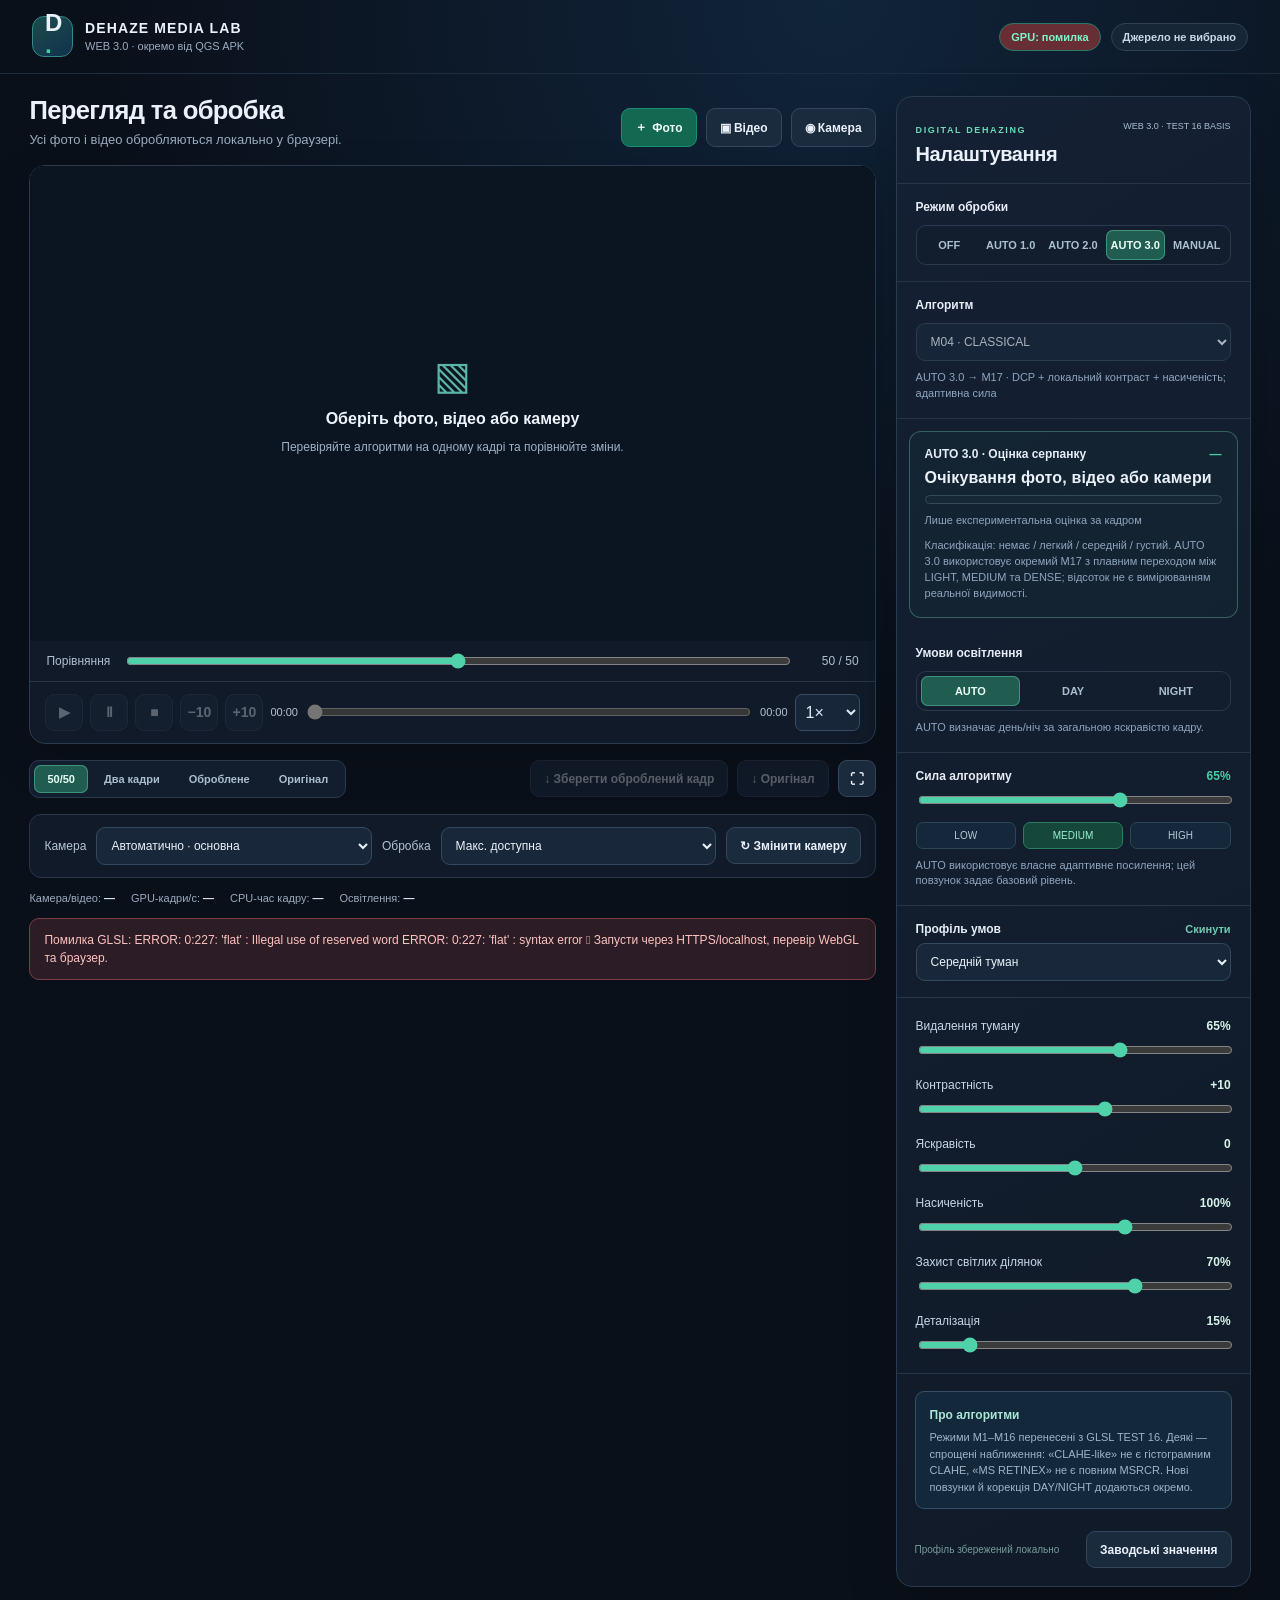
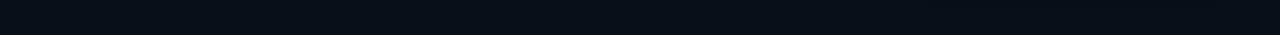
==== commit 3d5f9f47: "AUTO3 1.5: separate M17 engine, labels and build validation" ====
--- a/index.html
+++ b/index.html
@@ -73,7 +73,7 @@
         <div class="fog-state" id="fogState">Очікування фото, відео або камери</div>
         <div class="fog-progress"><div id="fogMeter"></div></div>
         <p class="hint" id="fogConfidence">Лише експериментальна оцінка за кадром</p>
-        <p class="hint">Класифікація: немає / легкий / середній / густий. AUTO 3.0 змінює силу M16 автоматично; значення не є вимірюванням реальної видимості.</p>
+        <p class="hint">Класифікація: немає / легкий / середній / густий. AUTO 3.0 використовує окремий M17 з плавним переходом між LIGHT, MEDIUM та DENSE; відсоток не є вимірюванням реальної видимості.</p>
       </div>
       <div class="section"><label class="section-title">Умови освітлення</label><div id="sceneTabs" class="segmented three"><button data-scene="auto" class="active">AUTO</button><button data-scene="day">DAY</button><button data-scene="night">NIGHT</button></div><p class="hint">AUTO визначає день/ніч за загальною яскравістю кадру.</p></div>
       <div class="section"><div class="section-row"><label class="section-title" for="strength">Сила алгоритму</label><output id="strengthOut">65%</output></div><input type="range" id="strength" min="0" max="100" step="1" value="65"><div class="preset-buttons" id="strengthPresets"><button data-strength="35">LOW</button><button data-strength="65" class="active">MEDIUM</button><button data-strength="100">HIGH</button></div><p class="hint">AUTO використовує власне адаптивне посилення; цей повзунок задає базовий рівень.</p></div>
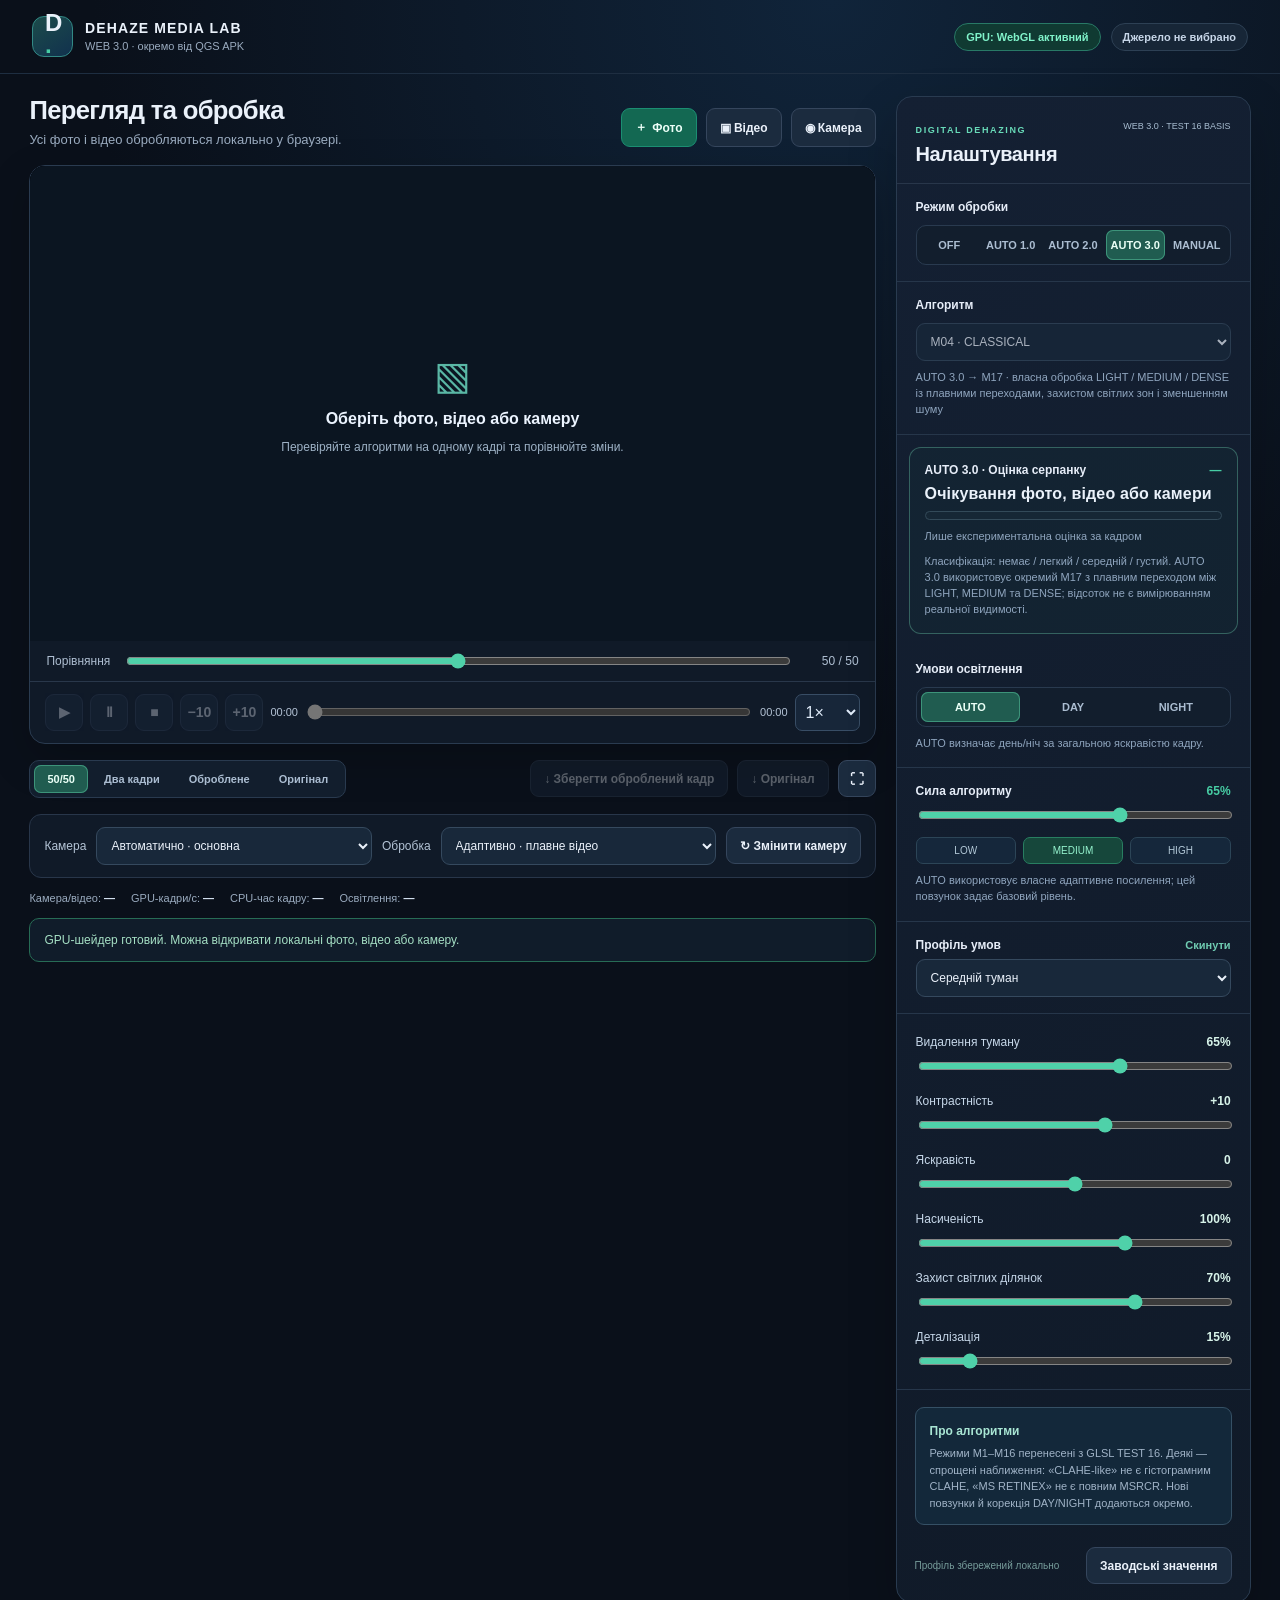
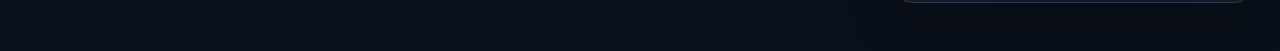
==== commit b60a61c2: "Avoid repeated GPU frames; adaptive video playback while preserving aspect ratio" ====
--- a/index.html
+++ b/index.html
@@ -60,7 +60,7 @@
         </div>
         <div class="view-exports"><button id="saveFrame" class="btn" disabled>↓ Зберегти оброблений кадр</button><button id="saveOriginal" class="btn" disabled>↓ Оригінал</button><button id="fullScreen" class="btn square" title="На весь екран">⛶</button></div>
       </div>
-      <div class="camera-options"><label for="cameraSelect">Камера</label><select id="cameraSelect" class="field"><option value="">Автоматично · основна</option></select><label for="resSelect">Обробка</label><select id="resSelect" class="field"><option value="native">Макс. доступна</option><option value="1920">До 1080p</option><option value="1280">До 720p</option><option value="854">До 480p</option></select><button class="btn" id="swapCamera">↻ Змінити камеру</button></div>
+      <div class="camera-options"><label for="cameraSelect">Камера</label><select id="cameraSelect" class="field"><option value="">Автоматично · основна</option></select><label for="resSelect">Обробка</label><select id="resSelect" class="field"><option value="auto" selected>Адаптивно · плавне відео</option><option value="native">Макс. доступна</option><option value="1920">До 1080p</option><option value="1280">До 720p</option><option value="854">До 480p</option></select><button class="btn" id="swapCamera">↻ Змінити камеру</button></div>
       <div class="metrics"><span>Камера/відео: <b id="sourceResolution">—</b></span><span>GPU-кадри/с: <b id="fps">—</b></span><span>CPU-час кадру: <b id="frameMs">—</b></span><span>Освітлення: <b id="lightState">—</b></span></div>
       <div id="message" class="message" role="status">Для доступу до камери потрібен HTTPS або localhost. Фото й відео працюють локально.</div>
     </section>
